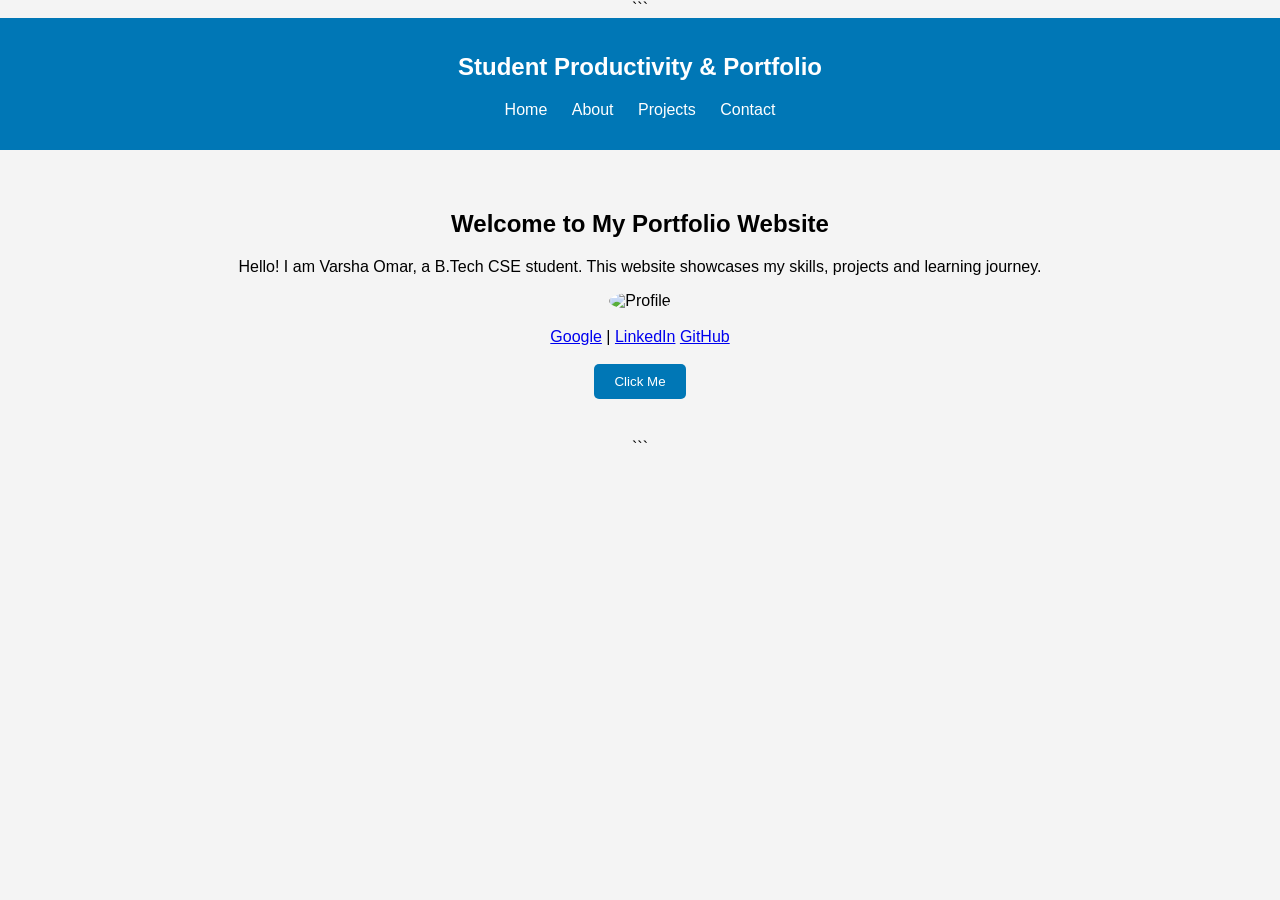
==== index.html @ e8b7a033 "Add files via upload Task 1 - Home Page Completed" ====
<!DOCTYPE html>

<html lang="en">
<head>
    <meta charset="UTF-8">
    <title>Student Productivity & Portfolio</title>
    <link rel="stylesheet" href="style.css">
</head>
<body>

```
<nav>
    <h2>Student Productivity & Portfolio</h2>
    <ul>
        <li><a href="#">Home</a></li>
        <li><a href="#">About</a></li>
        <li><a href="#">Projects</a></li>
        <li><a href="#">Contact</a></li>
    </ul>
</nav>

<section class="hero">

    <h1>Welcome to My Portfolio Website</h1>

    <p>
        Hello! I am Varsha Omar, a B.Tech CSE student.
        This website showcases my skills, projects and learning journey.
    </p>

    <img src="https://cdn-icons-png.flaticon.com/512/3135/3135715.png" alt="Profile">

    <br><br>

    <a href="https://www.google.com" target="_blank">Google</a> |
    <a href="https://www.linkedin.com/feed/" target="_blank">LinkedIn</a>
    <a href="https://github.com/VarshaOmar" target="_blank">GitHub</a>

    <br><br>

    <button onclick="showMessage()">Click Me</button>

</section>

<script src="script.js"></script>
```

</body>
</html>
---- style.css ----
body{
margin:0;
font-family:Arial, sans-serif;
background:#f4f4f4;
text-align:center;
}

nav{
background:#0077b6;
color:white;
padding:15px;
}

nav ul{
list-style:none;
padding:0;
}

nav ul li{
display:inline;
margin:10px;
}

nav ul li a{
color:white;
text-decoration:none;
}

.hero{
padding:40px;
}

img{
width:180px;
border-radius:50%;
}

button{
padding:10px 20px;
background:#0077b6;
color:white;
border:none;
cursor:pointer;
border-radius:5px;
}

button:hover
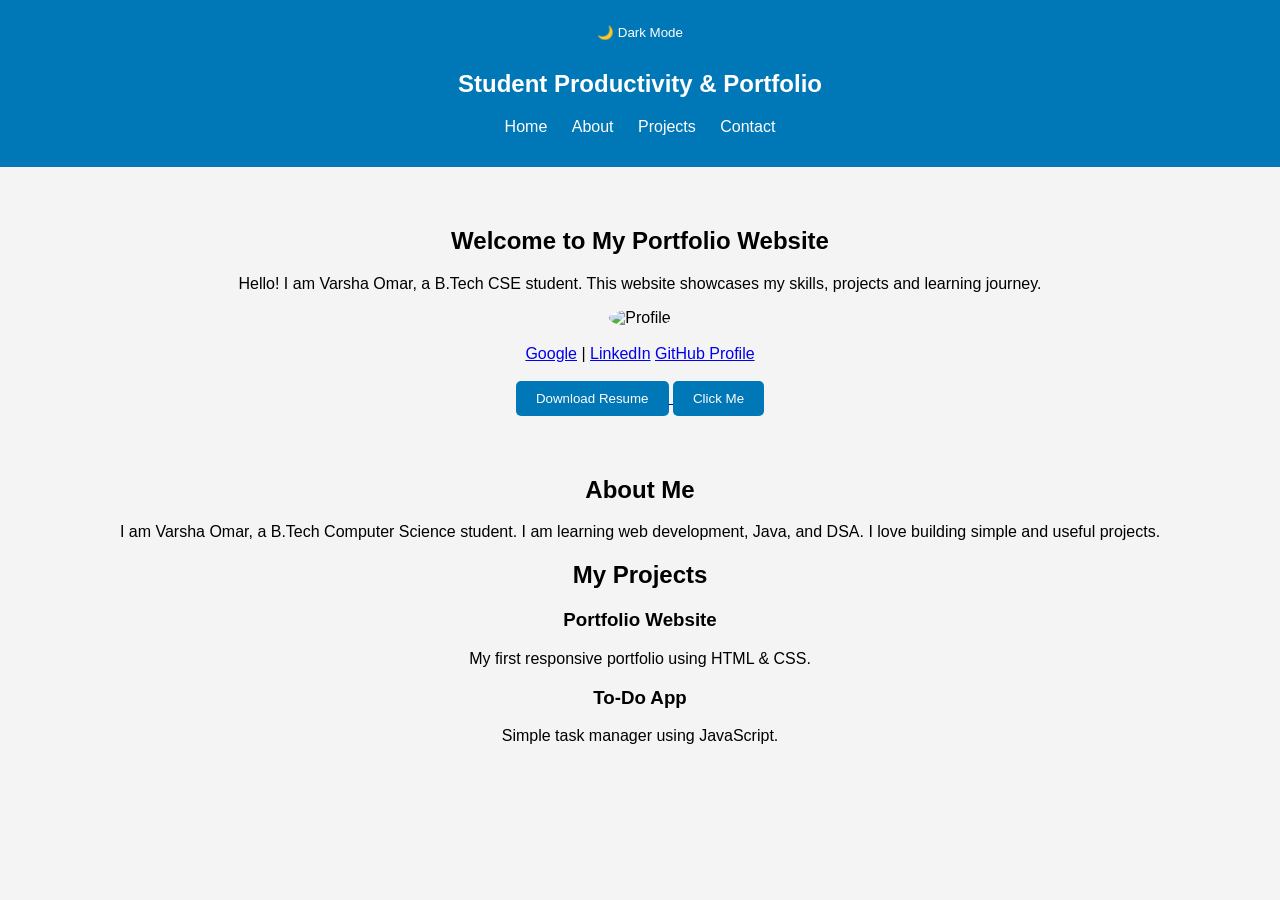
==== commit 42b0e099: "Improved code formatting Cleaned up code structure for better readability." ====
--- a/index.html
+++ b/index.html
@@ -1,5 +1,4 @@
 <!DOCTYPE html>
-
 <html lang="en">
 <head>
     <meta charset="UTF-8">
@@ -8,17 +7,18 @@
 </head>
 <body>
 
-```
 <nav>
+    <button onclick="toggleDarkMode()">🌙 Dark Mode</button> 
     <h2>Student Productivity & Portfolio</h2>
     <ul>
-        <li><a href="#">Home</a></li>
+        <li><a href="index.html">Home</a></li>
         <li><a href="#">About</a></li>
         <li><a href="#">Projects</a></li>
-        <li><a href="#">Contact</a></li>
+        <li><a href="contact.html">Contact</a></li>
     </ul>
 </nav>
 
+<!-- HERO SECTION -->
 <section class="hero">
 
     <h1>Welcome to My Portfolio Website</h1>
@@ -34,16 +34,45 @@
 
     <a href="https://www.google.com" target="_blank">Google</a> |
     <a href="https://www.linkedin.com/feed/" target="_blank">LinkedIn</a>
-    <a href="https://github.com/VarshaOmar" target="_blank">GitHub</a>
+    <a href="https://github.com/VarshaOmar" target="_blank">GitHub Profile</a>
 
+    
     <br><br>
+
+    <a href="https://drive.google.com/file/d/1lEIfmJhEBROq6NJWciwKjBmW0z4s-6wX/view?usp=drivesdk" download>
+    <button>Download Resume</button>
+    </a>
 
     <button onclick="showMessage()">Click Me</button>
 
 </section>
+<section class="about">
+    <h2>About Me</h2>
+    <p>
+        I am Varsha Omar, a B.Tech Computer Science student.
+        I am learning web development, Java, and DSA.
+        I love building simple and useful projects.
+    </p>
+</section>
+
+<!-- PROJECTS SECTION -->
+<section class="projects">
+
+    <h2>My Projects</h2>
+
+    <div class="card">
+        <h3>Portfolio Website</h3>
+        <p>My first responsive portfolio using HTML & CSS.</p>
+    </div>
+
+    <div class="card">
+        <h3>To-Do App</h3>
+        <p>Simple task manager using JavaScript.</p>
+    </div>
+
+</section>
 
 <script src="script.js"></script>
-```
 
 </body>
 </html>
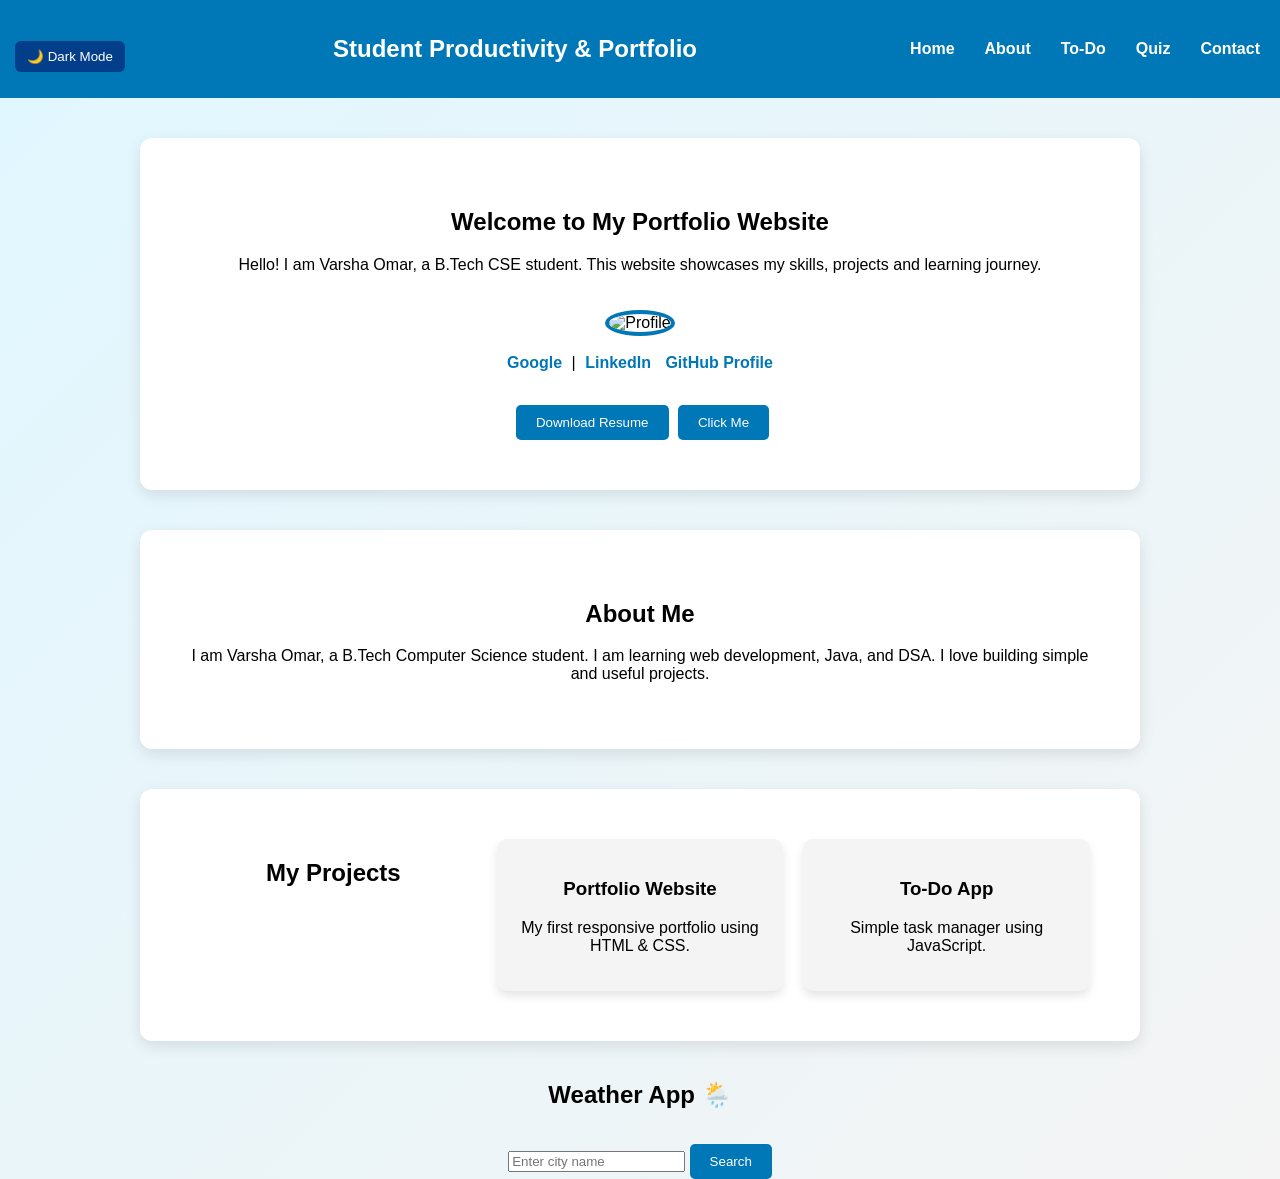
==== commit 46990e20: "Task 3 - Updated Navigation Menu Updated the navigation menu by adding links to the Quiz and Weather" ====
--- a/index.html
+++ b/index.html
@@ -13,7 +13,8 @@
     <ul>
         <li><a href="index.html">Home</a></li>
         <li><a href="#">About</a></li>
-        <li><a href="#">Projects</a></li>
+        <li><a href="todo.html">To-Do</a></li>
+        <li><a href="quiz.html">Quiz</a></li>
         <li><a href="contact.html">Contact</a></li>
     </ul>
 </nav>
@@ -72,6 +73,15 @@
 
 </section>
 
+<section class="api">
+    <h2>Weather App 🌦️</h2>
+
+    <input type="text" id="city" placeholder="Enter city name">
+    <button onclick="getWeather()">Search</button>
+
+    <div id="weatherCard" class="weather-card"></div>
+</section>
+
 <script src="script.js"></script>
 
 </body>
--- a/style.css
+++ b/style.css
@@ -1,47 +1,259 @@
 body{
-margin:0;
-font-family:Arial, sans-serif;
-background:#f4f4f4;
-text-align:center;
-}
-
+    margin:0;
+    font-family:Arial, sans-serif;
+    background:linear-gradient(135deg,#e0f7ff,#f4f4f4);
+    color:#000;
+    text-align:center;
+}
+
+/* ---------------- DARK MODE ---------------- */
+body.dark{
+    background:#121212;
+    color:#ffffff;
+}
+
+body.dark .hero,
+body.dark .about,
+body.dark .projects,
+body.dark .contact{
+    background:#1e1e1e;
+    color:#ffffff;
+}
+
+/* ---------------- SMOOTH SCROLL ---------------- */
+html{
+    scroll-behavior:smooth;
+}
+
+/* ---------------- NAVBAR ---------------- */
 nav{
-background:#0077b6;
-color:white;
-padding:15px;
+    background:#0077b6;
+    color:white;
+    padding:15px;
+    display:flex;
+    justify-content:space-between;
+    align-items:center;
+    position:sticky;
+    top:0;
+    z-index:1000;
+}
+
+body.dark nav{
+    background:#0d47a1;
 }
 
 nav ul{
-list-style:none;
-padding:0;
-}
-
-nav ul li{
-display:inline;
-margin:10px;
+    list-style:none;
+    padding:0;
+    display:flex;
+    gap:20px;
 }
 
 nav ul li a{
-color:white;
-text-decoration:none;
-}
-
-.hero{
-padding:40px;
-}
-
+    color:white;
+    text-decoration:none;
+    font-weight:bold;
+}
+
+nav ul li a:hover{
+    color:#ffd700;
+}
+
+/* ---------------- SECTIONS ---------------- */
+.hero,
+.about,
+.projects,
+.contact{
+    background:white;
+    margin:40px auto;
+    padding:50px;
+    max-width:900px;
+    border-radius:12px;
+    box-shadow:0px 5px 15px rgba(0,0,0,0.1);
+}
+
+body.dark .hero,
+body.dark .about,
+body.dark .projects,
+body.dark .contact{
+    background:#1e1e1e;
+}
+
+/* ---------------- IMAGE ---------------- */
 img{
-width:180px;
-border-radius:50%;
-}
-
+    width:160px;
+    border-radius:50%;
+    border:4px solid #0077b6;
+    margin-top:20px;
+}
+
+/* ---------------- BUTTON ---------------- */
 button{
-padding:10px 20px;
-background:#0077b6;
-color:white;
-border:none;
-cursor:pointer;
-border-radius:5px;
-}
-
-button:hover
+    padding:10px 20px;
+    background:#0077b6;
+    color:white;
+    border:none;
+    cursor:pointer;
+    border-radius:5px;
+    margin-top:15px;
+    transition:0.3s;
+}
+
+button:hover{
+    background:#023e8a;
+    transform:translateY(-3px);
+}
+
+/* ---------------- NAV BUTTON ---------------- */
+nav button{
+    background:#023e8a;
+    color:white;
+    border:none;
+    padding:8px 12px;
+    border-radius:6px;
+    cursor:pointer;
+}
+
+nav button:hover{
+    background:#001f3f;
+}
+
+/* ---------------- LINKS ---------------- */
+a{
+    text-decoration:none;
+    color:#0077b6;
+    font-weight:bold;
+    margin:5px;
+}
+
+a:hover{
+    color:#023e8a;
+}
+
+/* ---------------- PROJECTS GRID ---------------- */
+.projects{
+    display:grid;
+    grid-template-columns:repeat(auto-fit, minmax(250px, 1fr));
+    gap:20px;
+}
+
+/* ---------------- CARDS ---------------- */
+.card{
+    background:#f4f4f4;
+    padding:20px;
+    border-radius:10px;
+    box-shadow:0px 5px 10px rgba(0,0,0,0.1);
+    transition:0.3s;
+}
+
+.card:hover{
+    transform:scale(1.05);
+}
+
+body.dark .card{
+    background:#2a2a2a;
+    color:#fff;
+}
+
+/* ---------------- CONTACT ---------------- */
+.contact{
+    max-width:500px;
+}
+
+.contact input,
+.contact textarea{
+    width:100%;
+    padding:12px;
+    margin-bottom:18px;
+    border:1px solid #ccc;
+    border-radius:5px;
+    font-size:16px;
+    box-sizing:border-box;
+}
+
+.contact textarea{
+    resize:none;
+}
+
+.contact button{
+    width:100%;
+    padding:12px;
+    font-size:17px;
+    background:#0077b6;
+    color:white;
+    border:none;
+    border-radius:5px;
+    cursor:pointer;
+}
+
+.contact button:hover{
+    background:#023e8a;
+}
+
+/* ---------------- MOBILE RESPONSIVE ---------------- */
+@media (max-width:768px){
+
+    nav{
+        flex-direction:column;
+        text-align:center;
+    }
+
+    nav ul{
+        flex-direction:column;
+        gap:10px;
+        margin-top:10px;
+    }
+
+    .hero h1{
+        font-size:28px;
+    }
+
+    .hero p{
+        font-size:16px;
+    }
+
+    .card{
+        width:90%;
+    }
+
+    .contact{
+        width:90%;
+    }
+}
+/* ---------- To-Do List ---------- */
+
+.todo{
+    width:50%;
+    margin:40px auto;
+    background:white;
+    padding:30px;
+    border-radius:10px;
+    box-shadow:0 0 10px rgba(0,0,0,0.2);
+}
+
+.todo input{
+    width:70%;
+    padding:10px;
+    font-size:16px;
+}
+
+.todo button{
+    padding:10px 15px;
+    margin-left:10px;
+}
+
+#taskList{
+    list-style:none;
+    padding:0;
+    margin-top:20px;
+}
+
+#taskList li{
+    display:flex;
+    justify-content:space-between;
+    align-items:center;
+    background:#f4f4f4;
+    padding:10px;
+    margin:10px 0;
+    border-radius:5px;
+}
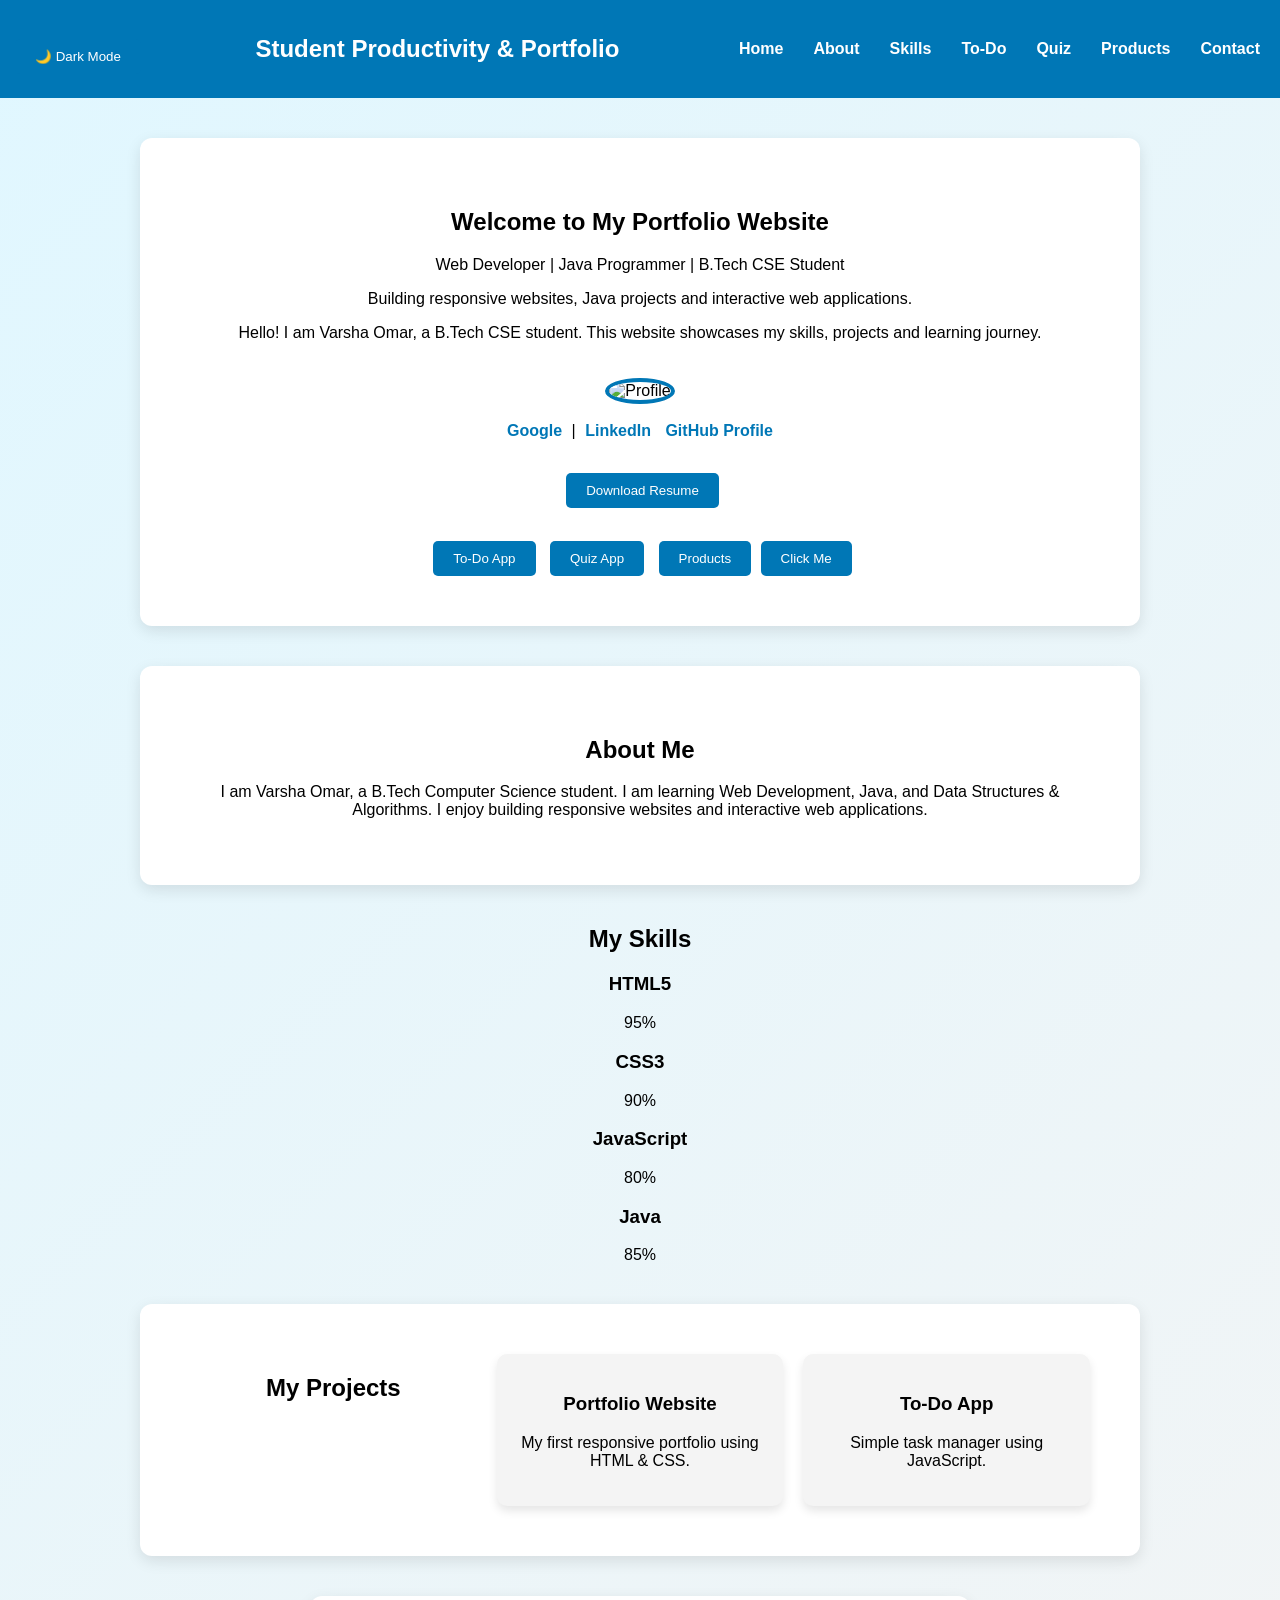
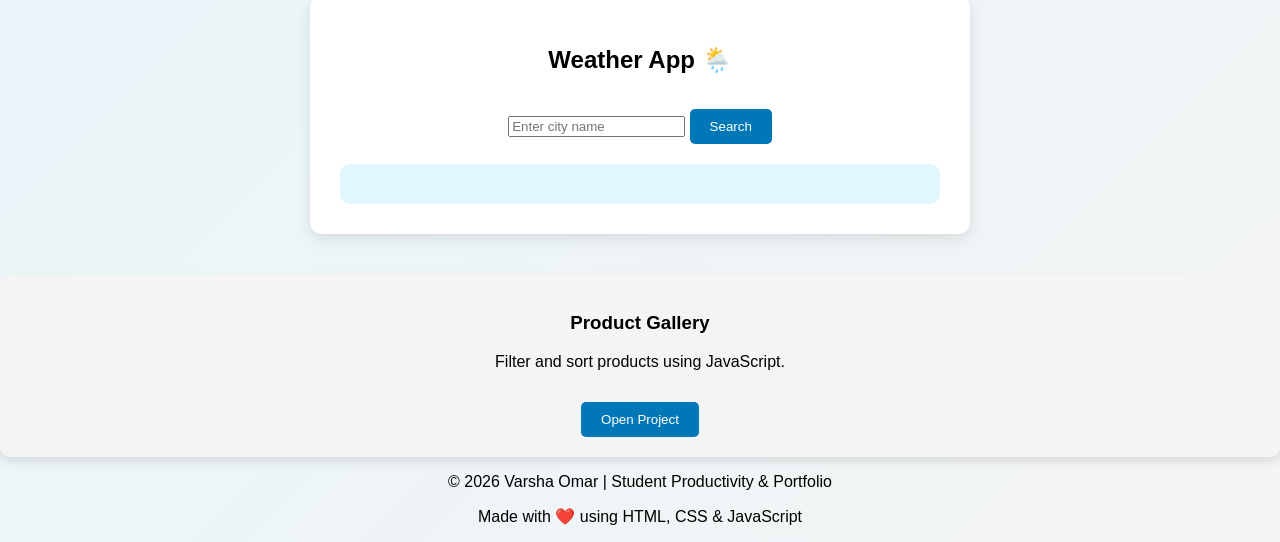
==== commit d4867240: "Updated homepage with portfolio sections and dynamic features Updated the main homepage by adding po" ====
--- a/index.html
+++ b/index.html
@@ -12,9 +12,11 @@
     <h2>Student Productivity & Portfolio</h2>
     <ul>
         <li><a href="index.html">Home</a></li>
-        <li><a href="#">About</a></li>
+        <li><a href="#about">About</a></li>
+        <li><a href="#skills">Skills</a></li>
         <li><a href="todo.html">To-Do</a></li>
         <li><a href="quiz.html">Quiz</a></li>
+        <li><a href="products.html">Products</a></li>
         <li><a href="contact.html">Contact</a></li>
     </ul>
 </nav>
@@ -23,6 +25,13 @@
 <section class="hero">
 
     <h1>Welcome to My Portfolio Website</h1>
+    <p>
+Web Developer | Java Programmer | B.Tech CSE Student
+</p>
+
+<p>
+Building responsive websites, Java projects and interactive web applications.
+</p>
 
     <p>
         Hello! I am Varsha Omar, a B.Tech CSE student.
@@ -42,18 +51,74 @@
 
     <a href="https://drive.google.com/file/d/1lEIfmJhEBROq6NJWciwKjBmW0z4s-6wX/view?usp=drivesdk" download>
     <button>Download Resume</button>
+    <br><br>
+
+<a href="todo.html">
+<button>To-Do App</button>
+</a>
+
+<a href="quiz.html">
+<button>Quiz App</button>
+</a>
+
+<a href="products.html">
+<button>Products</button>
+</a>
     </a>
 
     <button onclick="showMessage()">Click Me</button>
 
 </section>
-<section class="about">
+
+  
+<!-- ABOUT SECTION -->
+<section class="about" id="about">
     <h2>About Me</h2>
+
     <p>
         I am Varsha Omar, a B.Tech Computer Science student.
-        I am learning web development, Java, and DSA.
-        I love building simple and useful projects.
+        I am learning Web Development, Java, and Data Structures & Algorithms.
+        I enjoy building responsive websites and interactive web applications.
     </p>
+</section>
+
+<!-- SKILLS SECTION -->
+<section class="skills" id="skills">
+
+    <h2>My Skills</h2>
+
+    <div class="skills-container">
+
+        <div class="skill-card">
+            <h3>HTML5</h3>
+            <div class="progress">
+                <div class="progress-bar html">95%</div>
+            </div>
+        </div>
+
+        <div class="skill-card">
+            <h3>CSS3</h3>
+            <div class="progress">
+                <div class="progress-bar css">90%</div>
+            </div>
+        </div>
+
+        <div class="skill-card">
+            <h3>JavaScript</h3>
+            <div class="progress">
+                <div class="progress-bar js">80%</div>
+            </div>
+        </div>
+
+        <div class="skill-card">
+            <h3>Java</h3>
+            <div class="progress">
+                <div class="progress-bar java">85%</div>
+            </div>
+        </div>
+
+    </div>
+
 </section>
 
 <!-- PROJECTS SECTION -->
@@ -84,5 +149,19 @@
 
 <script src="script.js"></script>
 
+ 
+
+<div class="card">
+    <h3>Product Gallery</h3>
+    <p>Filter and sort products using JavaScript.</p>
+
+    <a href="products.html">
+        <button>Open Project</button>
+    </a>
+</div>   
+<footer class="footer">
+    <p>© 2026 Varsha Omar | Student Productivity & Portfolio</p>
+    <p>Made with ❤️ using HTML, CSS & JavaScript</p>
+</footer>
 </body>
 </html>
--- a/style.css
+++ b/style.css
@@ -1,259 +1,226 @@
-body{
-    margin:0;
-    font-family:Arial, sans-serif;
-    background:linear-gradient(135deg,#e0f7ff,#f4f4f4);
-    color:#000;
-    text-align:center;
+body {
+    margin: 0;
+    font-family: Arial, sans-serif;
+    background: linear-gradient(135deg, #e0f7ff, #f4f4f4);
+    color: #000;
+    text-align: center;
 }
 
 /* ---------------- DARK MODE ---------------- */
-body.dark{
-    background:#121212;
-    color:#ffffff;
+body.dark {
+    background: #121212;
+    color: #ffffff;
 }
 
 body.dark .hero,
 body.dark .about,
 body.dark .projects,
-body.dark .contact{
-    background:#1e1e1e;
-    color:#ffffff;
+body.dark .contact,
+body.dark .todo,
+body.dark #quizBox {
+    background: #1e1e1e;
+    color: #ffffff;
 }
 
 /* ---------------- SMOOTH SCROLL ---------------- */
-html{
-    scroll-behavior:smooth;
+html {
+    scroll-behavior: smooth;
 }
 
 /* ---------------- NAVBAR ---------------- */
-nav{
-    background:#0077b6;
-    color:white;
-    padding:15px;
-    display:flex;
-    justify-content:space-between;
-    align-items:center;
-    position:sticky;
-    top:0;
-    z-index:1000;
-}
-
-body.dark nav{
-    background:#0d47a1;
-}
-
-nav ul{
-    list-style:none;
-    padding:0;
-    display:flex;
-    gap:20px;
-}
-
-nav ul li a{
-    color:white;
-    text-decoration:none;
-    font-weight:bold;
-}
-
-nav ul li a:hover{
-    color:#ffd700;
+nav {
+    background: #0077b6;
+    color: white;
+    padding: 15px;
+    display: flex;
+    justify-content: space-between;
+    align-items: center;
+    position: sticky;
+    top: 0;
+    z-index: 1000;
+}
+
+body.dark nav {
+    background: #0d47a1;
+}
+
+nav ul {
+    list-style: none;
+    padding: 0;
+    display: flex;
+    gap: 20px;
+}
+
+nav ul li a {
+    color: white;
+    text-decoration: none;
+    font-weight: bold;
+}
+
+nav ul li a:hover {
+    color: #ffd700;
 }
 
 /* ---------------- SECTIONS ---------------- */
 .hero,
 .about,
 .projects,
-.contact{
-    background:white;
-    margin:40px auto;
-    padding:50px;
-    max-width:900px;
-    border-radius:12px;
-    box-shadow:0px 5px 15px rgba(0,0,0,0.1);
-}
-
-body.dark .hero,
-body.dark .about,
-body.dark .projects,
-body.dark .contact{
-    background:#1e1e1e;
+.contact,
+.todo,
+.quiz {
+    background: white;
+    margin: 40px auto;
+    padding: 50px;
+    max-width: 900px;
+    border-radius: 12px;
+    box-shadow: 0px 5px 15px rgba(0,0,0,0.1);
 }
 
 /* ---------------- IMAGE ---------------- */
-img{
-    width:160px;
-    border-radius:50%;
-    border:4px solid #0077b6;
-    margin-top:20px;
+img {
+    width: 160px;
+    border-radius: 50%;
+    border: 4px solid #0077b6;
+    margin-top: 20px;
 }
 
 /* ---------------- BUTTON ---------------- */
-button{
-    padding:10px 20px;
-    background:#0077b6;
-    color:white;
-    border:none;
-    cursor:pointer;
-    border-radius:5px;
-    margin-top:15px;
-    transition:0.3s;
-}
-
-button:hover{
-    background:#023e8a;
-    transform:translateY(-3px);
-}
-
-/* ---------------- NAV BUTTON ---------------- */
-nav button{
-    background:#023e8a;
-    color:white;
-    border:none;
-    padding:8px 12px;
-    border-radius:6px;
-    cursor:pointer;
-}
-
-nav button:hover{
-    background:#001f3f;
+button {
+    padding: 10px 20px;
+    background: #0077b6;
+    color: white;
+    border: none;
+    cursor: pointer;
+    border-radius: 5px;
+    margin-top: 15px;
+    transition: 0.3s;
+}
+
+button:hover {
+    background: #023e8a;
+    transform: translateY(-3px);
 }
 
 /* ---------------- LINKS ---------------- */
-a{
-    text-decoration:none;
-    color:#0077b6;
-    font-weight:bold;
-    margin:5px;
-}
-
-a:hover{
-    color:#023e8a;
+a {
+    text-decoration: none;
+    color: #0077b6;
+    font-weight: bold;
+    margin: 5px;
+}
+
+a:hover {
+    color: #023e8a;
 }
 
 /* ---------------- PROJECTS GRID ---------------- */
-.projects{
-    display:grid;
-    grid-template-columns:repeat(auto-fit, minmax(250px, 1fr));
-    gap:20px;
+.projects {
+    display: grid;
+    grid-template-columns: repeat(auto-fit, minmax(250px, 1fr));
+    gap: 20px;
 }
 
 /* ---------------- CARDS ---------------- */
-.card{
-    background:#f4f4f4;
-    padding:20px;
-    border-radius:10px;
-    box-shadow:0px 5px 10px rgba(0,0,0,0.1);
-    transition:0.3s;
-}
-
-.card:hover{
-    transform:scale(1.05);
-}
-
-body.dark .card{
-    background:#2a2a2a;
-    color:#fff;
+.card {
+    background: #f4f4f4;
+    padding: 20px;
+    border-radius: 10px;
+    box-shadow: 0px 5px 10px rgba(0,0,0,0.1);
+    transition: 0.3s;
+}
+
+.card:hover {
+    transform: scale(1.05);
+}
+
+body.dark .card {
+    background: #2a2a2a;
+    color: #fff;
 }
 
 /* ---------------- CONTACT ---------------- */
-.contact{
-    max-width:500px;
+.contact {
+    max-width: 500px;
 }
 
 .contact input,
-.contact textarea{
-    width:100%;
-    padding:12px;
-    margin-bottom:18px;
-    border:1px solid #ccc;
-    border-radius:5px;
-    font-size:16px;
-    box-sizing:border-box;
-}
-
-.contact textarea{
-    resize:none;
-}
-
-.contact button{
-    width:100%;
-    padding:12px;
-    font-size:17px;
-    background:#0077b6;
-    color:white;
-    border:none;
-    border-radius:5px;
-    cursor:pointer;
-}
-
-.contact button:hover{
-    background:#023e8a;
-}
-
-/* ---------------- MOBILE RESPONSIVE ---------------- */
-@media (max-width:768px){
-
-    nav{
-        flex-direction:column;
-        text-align:center;
-    }
-
-    nav ul{
-        flex-direction:column;
-        gap:10px;
-        margin-top:10px;
-    }
-
-    .hero h1{
-        font-size:28px;
-    }
-
-    .hero p{
-        font-size:16px;
-    }
-
-    .card{
-        width:90%;
-    }
-
-    .contact{
-        width:90%;
-    }
-}
-/* ---------- To-Do List ---------- */
-
-.todo{
-    width:50%;
-    margin:40px auto;
-    background:white;
-    padding:30px;
-    border-radius:10px;
-    box-shadow:0 0 10px rgba(0,0,0,0.2);
-}
-
-.todo input{
-    width:70%;
-    padding:10px;
-    font-size:16px;
-}
-
-.todo button{
-    padding:10px 15px;
-    margin-left:10px;
-}
-
-#taskList{
-    list-style:none;
-    padding:0;
-    margin-top:20px;
-}
-
-#taskList li{
-    display:flex;
-    justify-content:space-between;
-    align-items:center;
-    background:#f4f4f4;
-    padding:10px;
-    margin:10px 0;
-    border-radius:5px;
-}
+.contact textarea {
+    width: 100%;
+    padding: 12px;
+    margin-bottom: 18px;
+    border: 1px solid #ccc;
+    border-radius: 5px;
+    font-size: 16px;
+    box-sizing: border-box;
+}
+
+.contact textarea {
+    resize: none;
+}
+
+.contact button {
+    width: 100%;
+    padding: 12px;
+    font-size: 17px;
+}
+
+/* ---------------- TODO ---------------- */
+.todo {
+    width: 50%;
+}
+
+.todo input {
+    width: 70%;
+    padding: 10px;
+}
+
+/* ---------------- QUIZ ---------------- */
+#quizBox {
+    text-align: center;
+}
+
+
+.option {
+    display: block;
+    width: 100%;
+    padding: 12px;
+    margin: 8px 0;
+    font-size: 18px;
+    cursor: pointer;
+    border: 1px solid #ccc;
+    border-radius: 6px;
+    background: white;
+    transition: 0.2s;
+    color: black;
+}
+
+.option:hover {
+    background: #f0f0f0;
+}
+
+/* result fix */
+#result {
+    font-size: 20px;
+    font-weight: bold;
+    margin-top: 20px;
+}
+
+/* ======Whether API======== */
+
+.api {
+    background: white;
+    margin: 40px auto;
+    padding: 30px;
+    max-width: 600px;
+    border-radius: 12px;
+    box-shadow: 0 5px 15px rgba(0,0,0,0.1);
+}
+
+.weather-card {
+    margin-top: 20px;
+    padding: 20px;
+    border-radius: 10px;
+    background: #e0f7ff;
+    font-size: 18px;
+    line-height: 1.6;
+}
